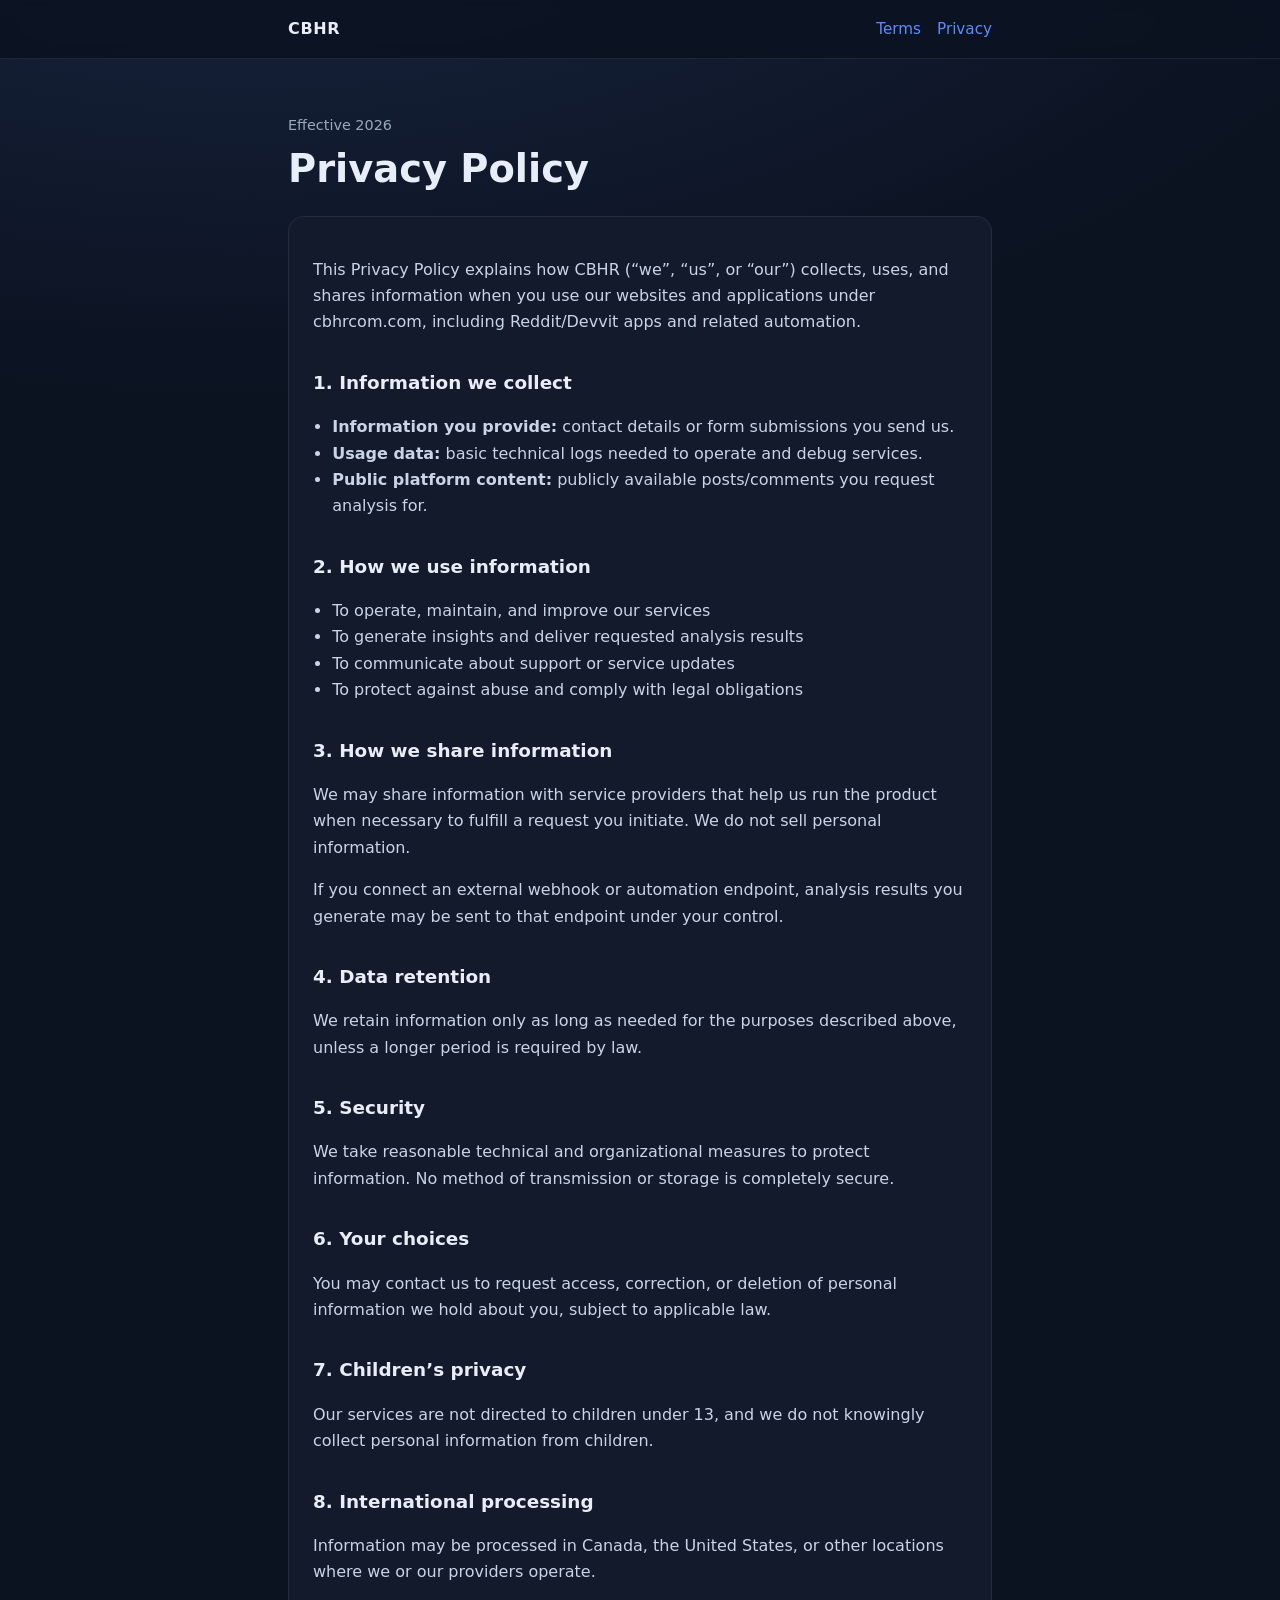
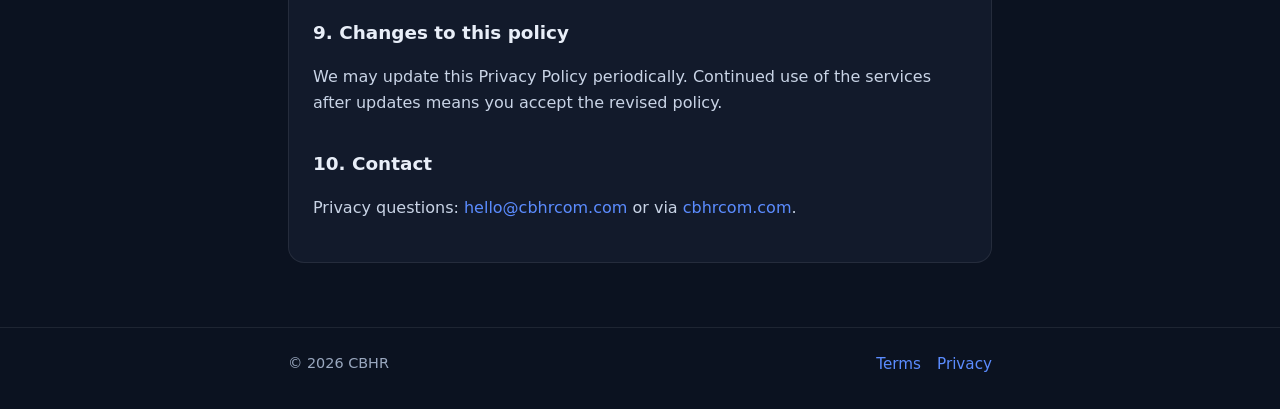
==== privacy/index.html @ 78c9fd30 "Add CBHR Terms and Privacy static site for cbhrcom.com. Co-authored-by: Cursor <cursoragent@cursor.c" ====
<!DOCTYPE html>
<html lang="en">
<head>
  <meta charset="UTF-8" />
  <meta name="viewport" content="width=device-width, initial-scale=1" />
  <title>Privacy Policy | CBHR</title>
  <meta name="description" content="Privacy Policy for CBHR services and applications." />
  <link rel="stylesheet" href="/styles.css" />
</head>
<body>
  <header>
    <div class="wrap nav">
      <a class="brand" href="/">CBHR</a>
      <nav class="links">
        <a href="/terms/">Terms</a>
        <a href="/privacy/">Privacy</a>
      </nav>
    </div>
  </header>

  <main class="wrap">
    <p class="eyebrow">Effective 2026</p>
    <h1>Privacy Policy</h1>
    <div class="card">
      <p>
        This Privacy Policy explains how CBHR (“we”, “us”, or “our”) collects,
        uses, and shares information when you use our websites and applications
        under cbhrcom.com, including Reddit/Devvit apps and related automation.
      </p>

      <h2>1. Information we collect</h2>
      <ul>
        <li><strong>Information you provide:</strong> contact details or form submissions you send us.</li>
        <li><strong>Usage data:</strong> basic technical logs needed to operate and debug services.</li>
        <li><strong>Public platform content:</strong> publicly available posts/comments you request analysis for.</li>
      </ul>

      <h2>2. How we use information</h2>
      <ul>
        <li>To operate, maintain, and improve our services</li>
        <li>To generate insights and deliver requested analysis results</li>
        <li>To communicate about support or service updates</li>
        <li>To protect against abuse and comply with legal obligations</li>
      </ul>

      <h2>3. How we share information</h2>
      <p>
        We may share information with service providers that help us run the
        product when necessary to fulfill a request you initiate. We do not sell
        personal information.
      </p>
      <p>
        If you connect an external webhook or automation endpoint, analysis
        results you generate may be sent to that endpoint under your control.
      </p>

      <h2>4. Data retention</h2>
      <p>
        We retain information only as long as needed for the purposes described
        above, unless a longer period is required by law.
      </p>

      <h2>5. Security</h2>
      <p>
        We take reasonable technical and organizational measures to protect
        information. No method of transmission or storage is completely secure.
      </p>

      <h2>6. Your choices</h2>
      <p>
        You may contact us to request access, correction, or deletion of
        personal information we hold about you, subject to applicable law.
      </p>

      <h2>7. Children’s privacy</h2>
      <p>
        Our services are not directed to children under 13, and we do not
        knowingly collect personal information from children.
      </p>

      <h2>8. International processing</h2>
      <p>
        Information may be processed in Canada, the United States, or other
        locations where we or our providers operate.
      </p>

      <h2>9. Changes to this policy</h2>
      <p>
        We may update this Privacy Policy periodically. Continued use of the
        services after updates means you accept the revised policy.
      </p>

      <h2>10. Contact</h2>
      <p>
        Privacy questions: <a href="mailto:hello@cbhrcom.com">hello@cbhrcom.com</a>
        or via <a href="https://cbhrcom.com">cbhrcom.com</a>.
      </p>
    </div>
  </main>

  <footer>
    <div class="wrap nav">
      <span>© <span id="y"></span> CBHR</span>
      <nav class="links">
        <a href="/terms/">Terms</a>
        <a href="/privacy/">Privacy</a>
      </nav>
    </div>
  </footer>
  <script>document.getElementById("y").textContent = new Date().getFullYear();</script>
</body>
</html>
---- styles.css ----
:root {
  --bg: #0b1220;
  --panel: #121a2b;
  --text: #e8eef8;
  --muted: #9aa8bf;
  --accent: #5b8cff;
  --border: rgba(255, 255, 255, 0.08);
  --max: 44rem;
}

* { box-sizing: border-box; }

body {
  margin: 0;
  font-family: "Segoe UI", system-ui, -apple-system, sans-serif;
  background: radial-gradient(1200px 600px at 20% -10%, #1a2744, var(--bg));
  color: var(--text);
  line-height: 1.65;
  min-height: 100vh;
}

a { color: var(--accent); text-decoration: none; }
a:hover { text-decoration: underline; }

.wrap {
  width: min(100% - 2rem, var(--max));
  margin: 0 auto;
}

header {
  border-bottom: 1px solid var(--border);
  backdrop-filter: blur(8px);
  position: sticky;
  top: 0;
  background: rgba(11, 18, 32, 0.85);
}

.nav {
  display: flex;
  justify-content: space-between;
  align-items: center;
  padding: 1rem 0;
  gap: 1rem;
}

.brand {
  font-weight: 700;
  letter-spacing: 0.04em;
  color: var(--text);
  text-decoration: none;
}

.links {
  display: flex;
  gap: 1rem;
  font-size: 0.95rem;
}

main { padding: 2.5rem 0 4rem; }

.eyebrow {
  color: var(--muted);
  font-size: 0.9rem;
  margin-bottom: 0.5rem;
}

h1 {
  font-size: clamp(1.8rem, 4vw, 2.4rem);
  margin: 0 0 1.5rem;
  line-height: 1.2;
}

h2 {
  font-size: 1.15rem;
  margin: 2rem 0 0.6rem;
}

p, li { color: #c9d4e6; }

ul { padding-left: 1.2rem; }

.card {
  background: var(--panel);
  border: 1px solid var(--border);
  border-radius: 16px;
  padding: 1.5rem;
}

.hero-actions {
  display: flex;
  flex-wrap: wrap;
  gap: 0.75rem;
  margin-top: 1.5rem;
}

.btn {
  display: inline-block;
  padding: 0.75rem 1.1rem;
  border-radius: 10px;
  border: 1px solid var(--border);
  background: #1a2740;
  color: var(--text);
  text-decoration: none;
}

.btn.primary {
  background: var(--accent);
  color: #071018;
  border-color: transparent;
  font-weight: 600;
}

.btn:hover { text-decoration: none; filter: brightness(1.08); }

footer {
  border-top: 1px solid var(--border);
  padding: 1.5rem 0 2rem;
  color: var(--muted);
  font-size: 0.9rem;
}

footer .nav { padding: 0; }
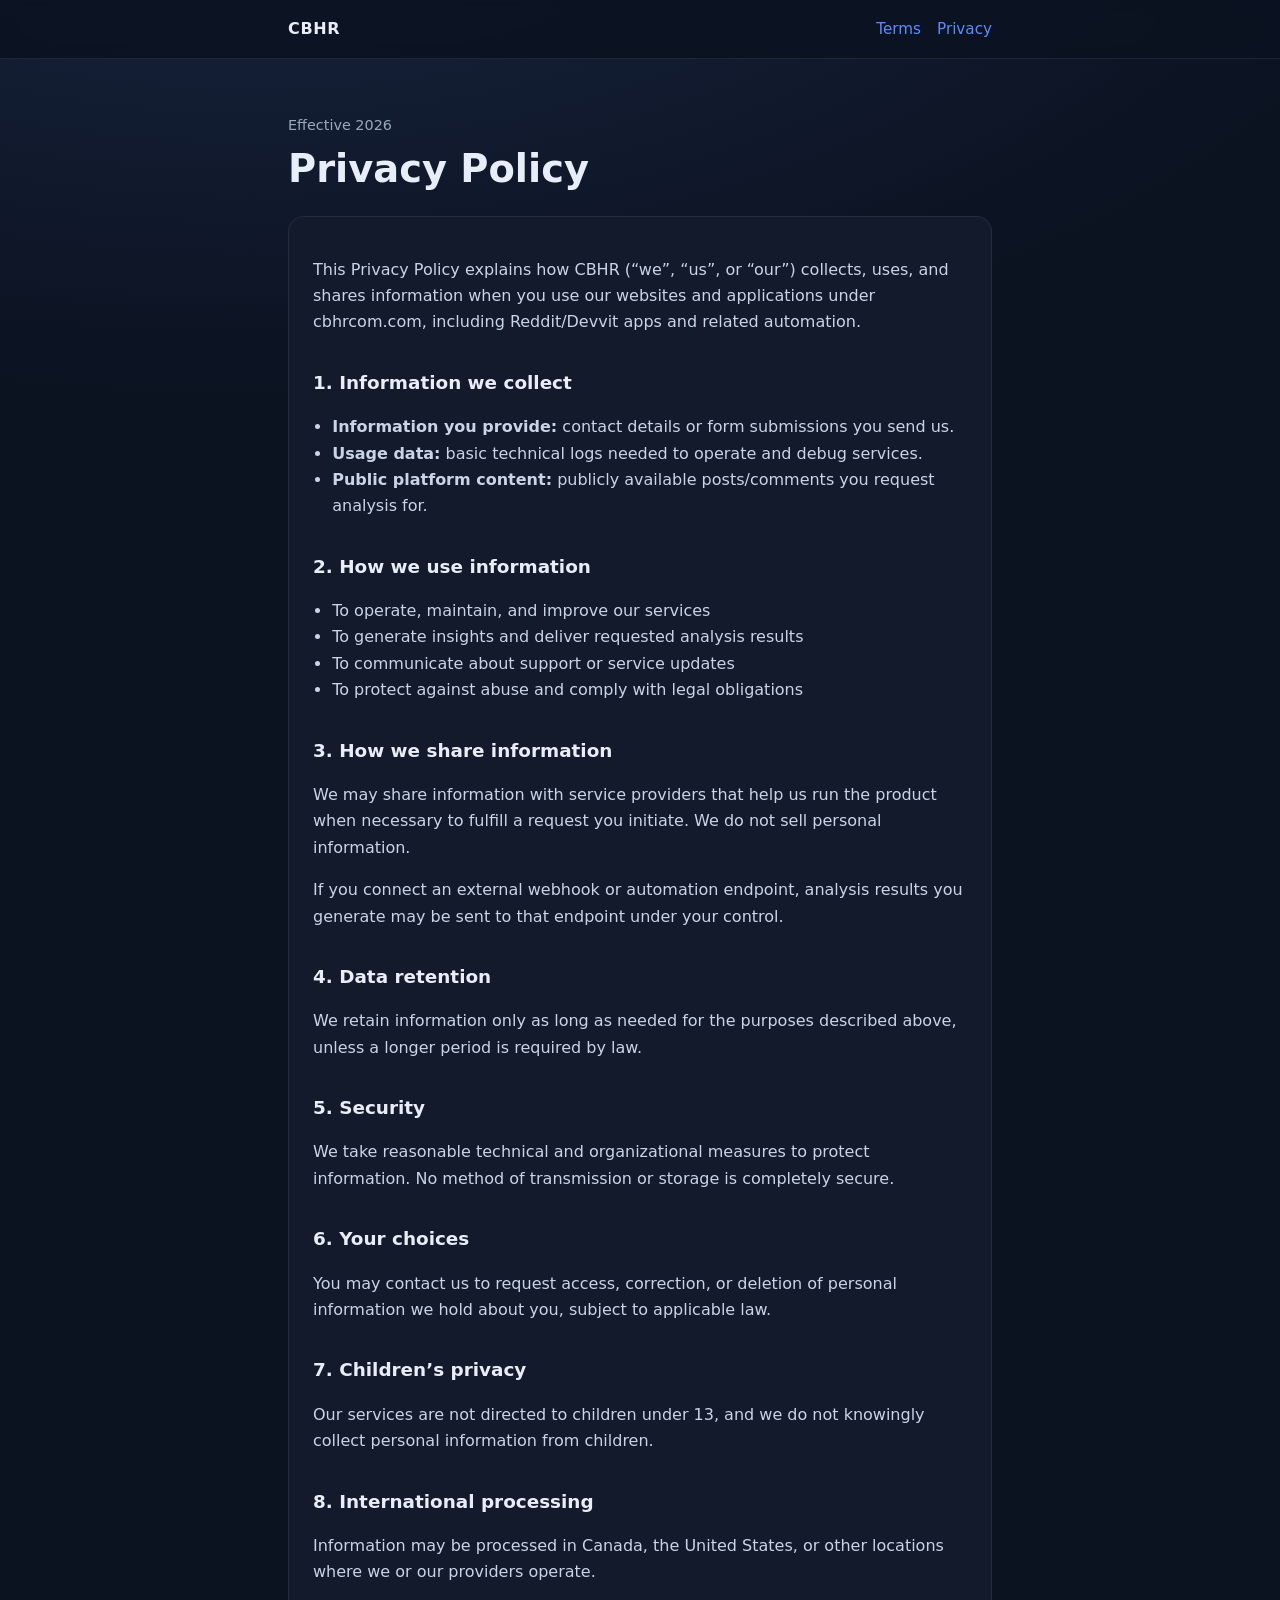
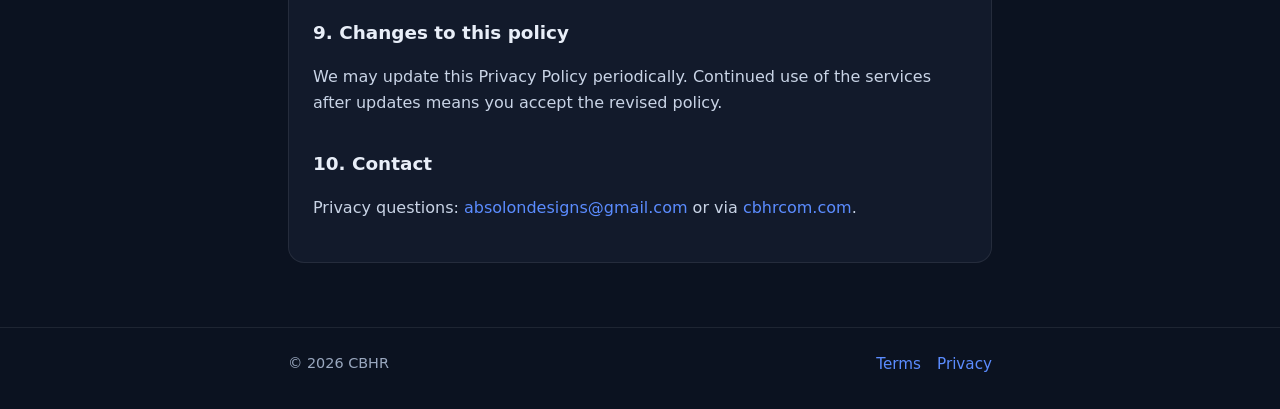
==== commit c105fc58: "Update privacy contact email to absolondesigns@gmail.com Co-authored-by: Cursor <cursoragent@cursor." ====
--- a/privacy/index.html
+++ b/privacy/index.html
@@ -92,7 +92,7 @@
 
       <h2>10. Contact</h2>
       <p>
-        Privacy questions: <a href="mailto:hello@cbhrcom.com">hello@cbhrcom.com</a>
+        Privacy questions: <a href="mailto:absolondesigns@gmail.com">absolondesigns@gmail.com</a>
         or via <a href="https://cbhrcom.com">cbhrcom.com</a>.
       </p>
     </div>
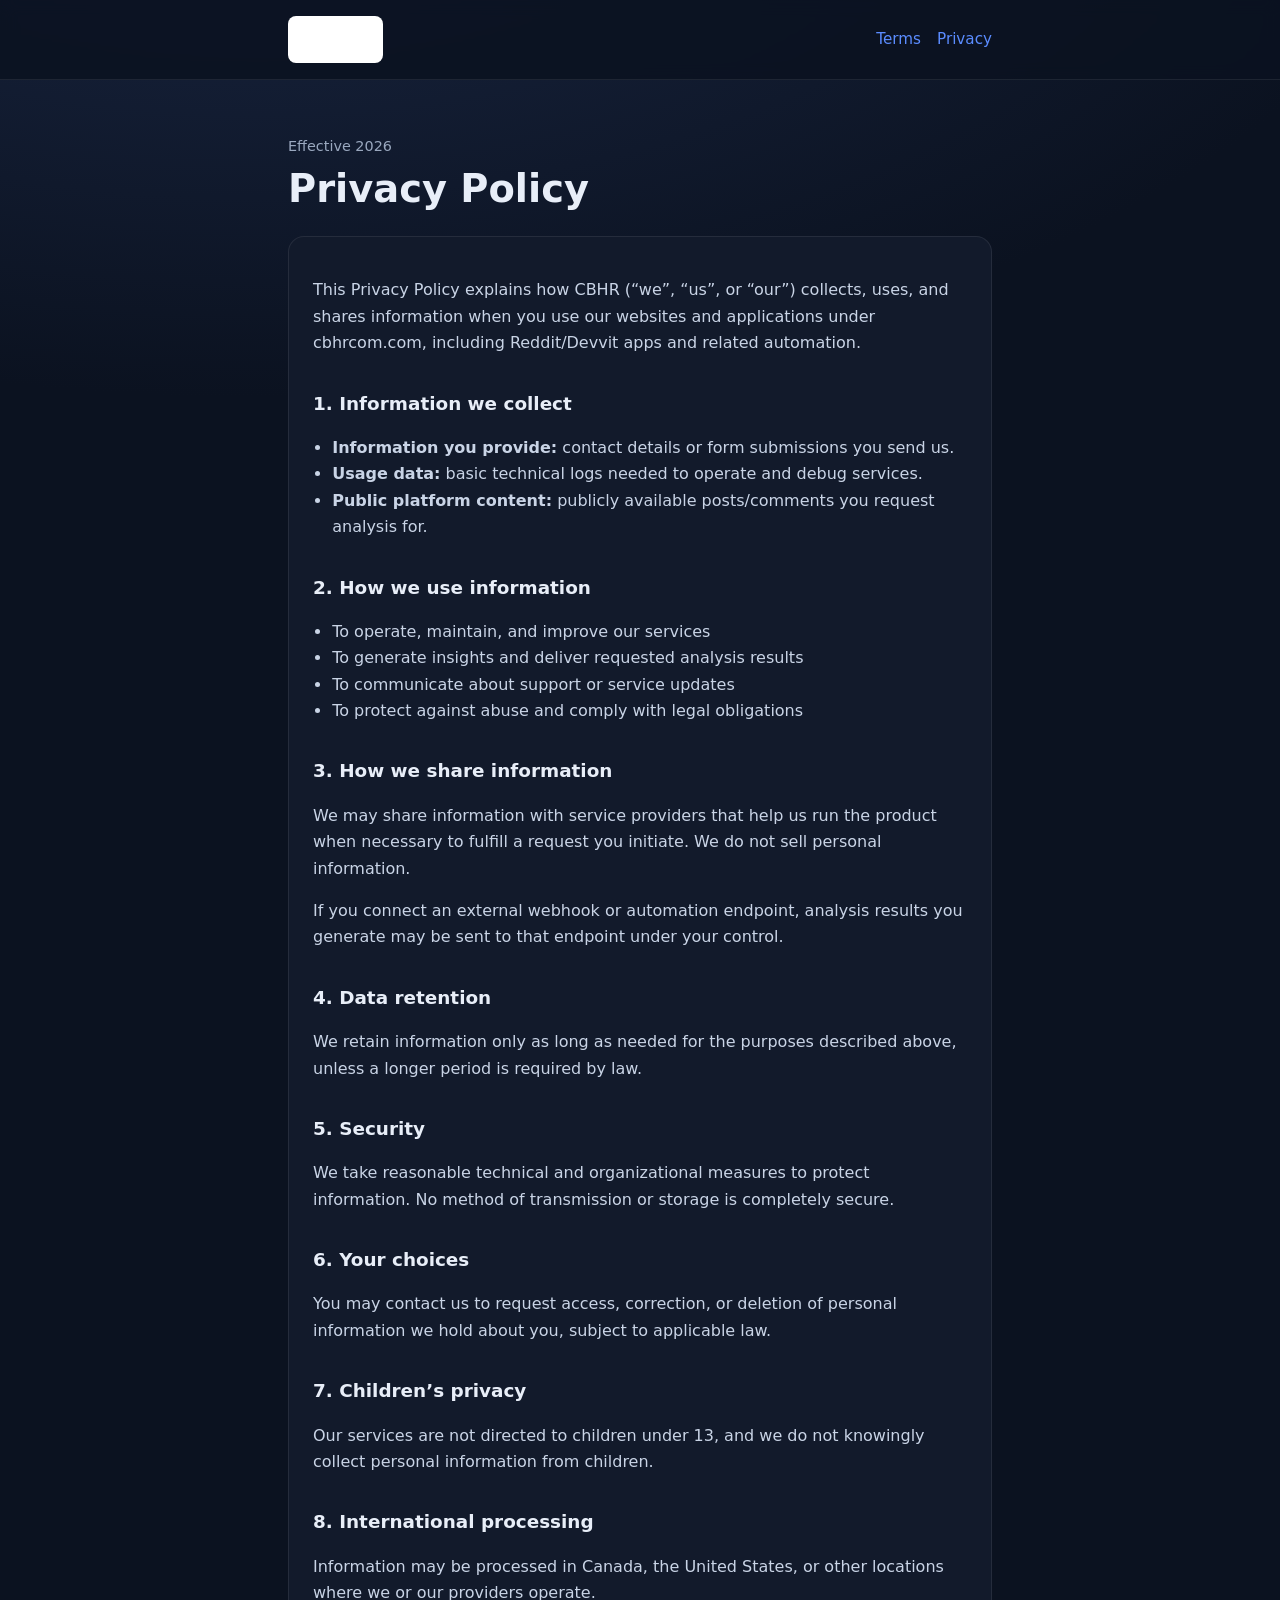
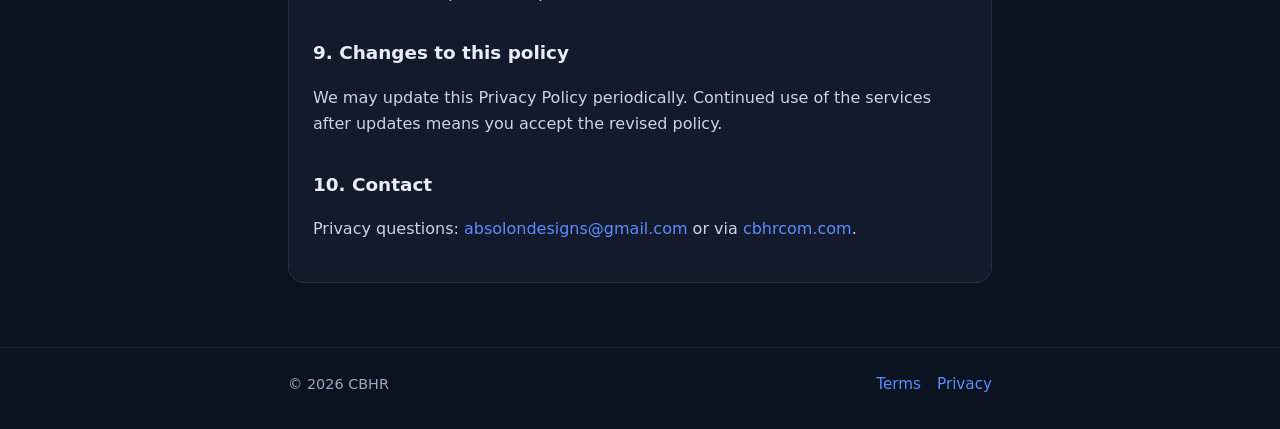
==== commit 81e9b3b9: "Add CBHR Communications logo to site headers. Co-authored-by: Cursor <cursoragent@cursor.com>" ====
--- a/privacy/index.html
+++ b/privacy/index.html
@@ -10,7 +10,11 @@
 <body>
   <header>
     <div class="wrap nav">
-      <a class="brand" href="/">CBHR</a>
+      <a class="brand" href="/">
+        <span class="brand-logo-wrap">
+          <img class="brand-logo" src="/public/cbhrcom-logo.png" alt="CBHR Communications" />
+        </span>
+      </a>
       <nav class="links">
         <a href="/terms/">Terms</a>
         <a href="/privacy/">Privacy</a>
--- a/styles.css
+++ b/styles.css
@@ -44,10 +44,29 @@
 }
 
 .brand {
+  display: inline-flex;
+  align-items: center;
+  gap: 0.65rem;
   font-weight: 700;
   letter-spacing: 0.04em;
   color: var(--text);
   text-decoration: none;
+}
+
+.brand-logo-wrap {
+  display: inline-flex;
+  align-items: center;
+  justify-content: center;
+  background: #ffffff;
+  border-radius: 8px;
+  padding: 0.35rem 0.5rem;
+  line-height: 0;
+}
+
+.brand-logo {
+  height: 36px;
+  width: auto;
+  display: block;
 }
 
 .links {
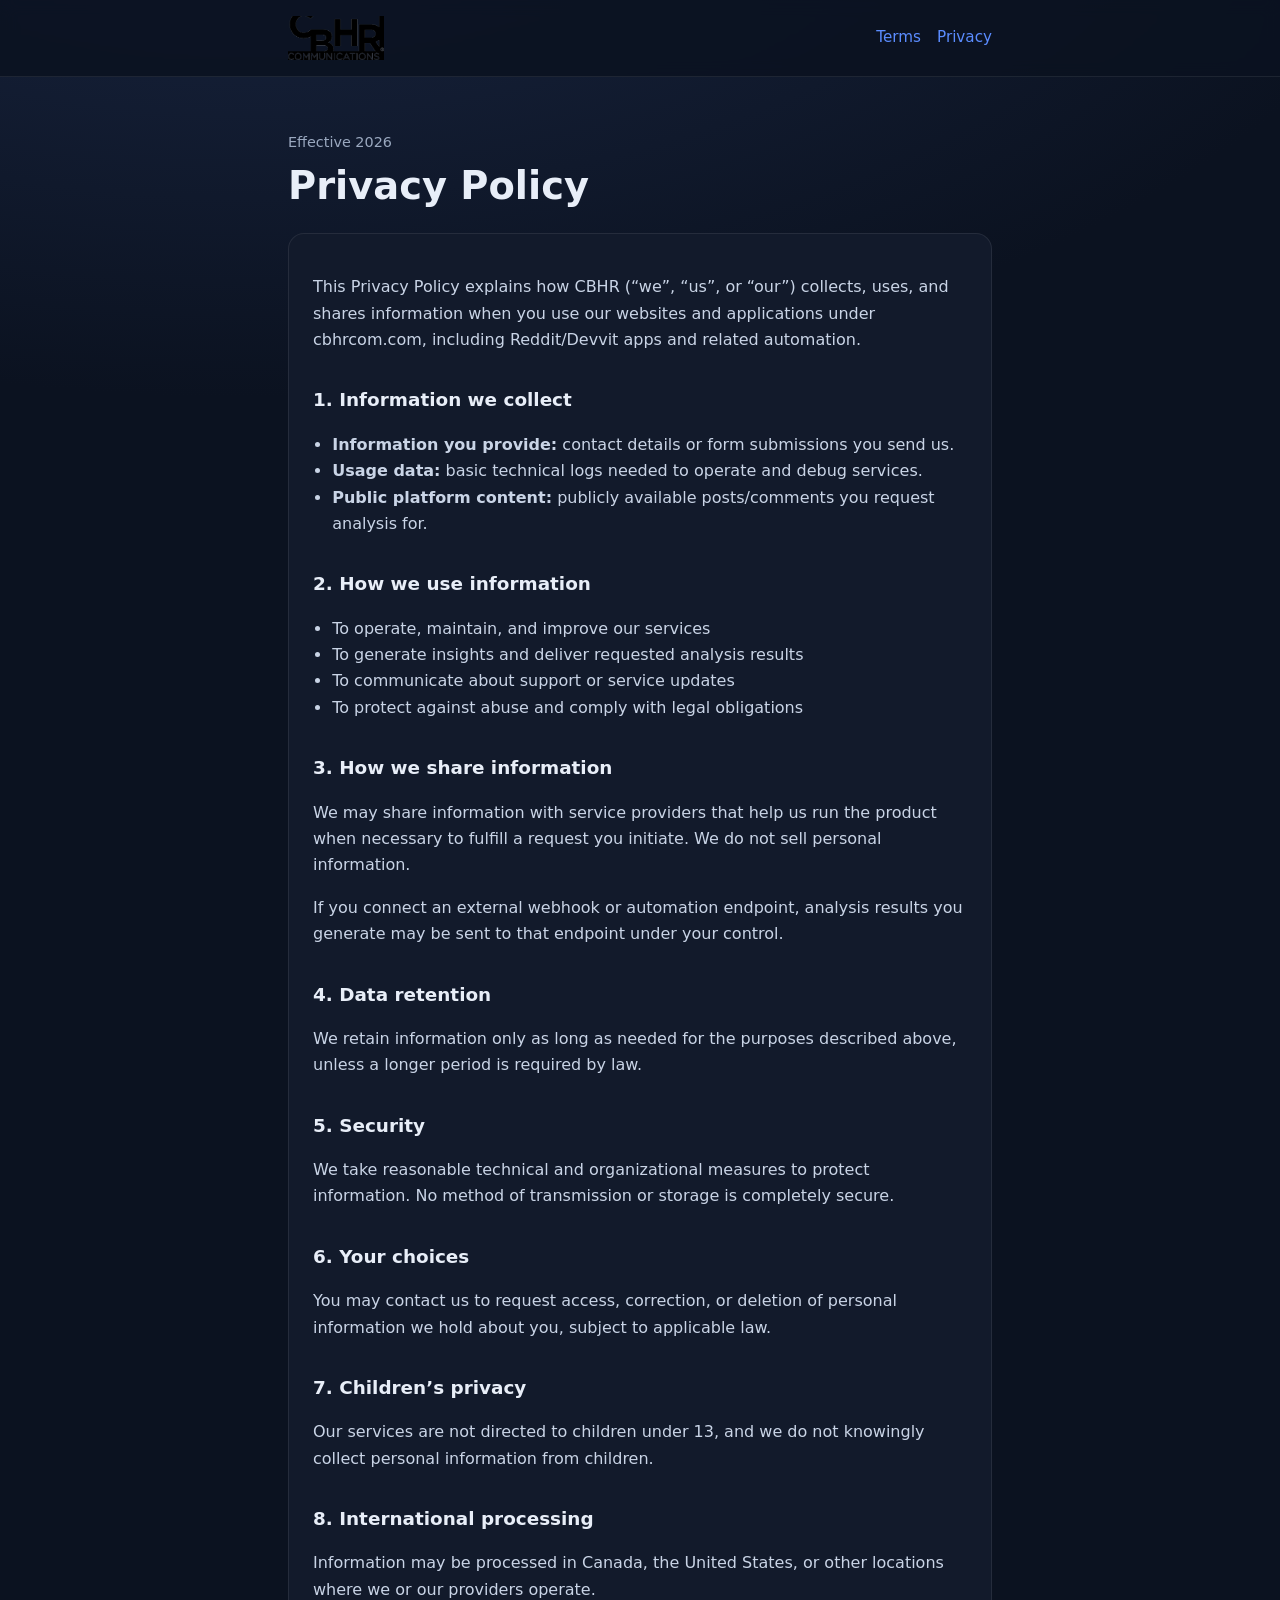
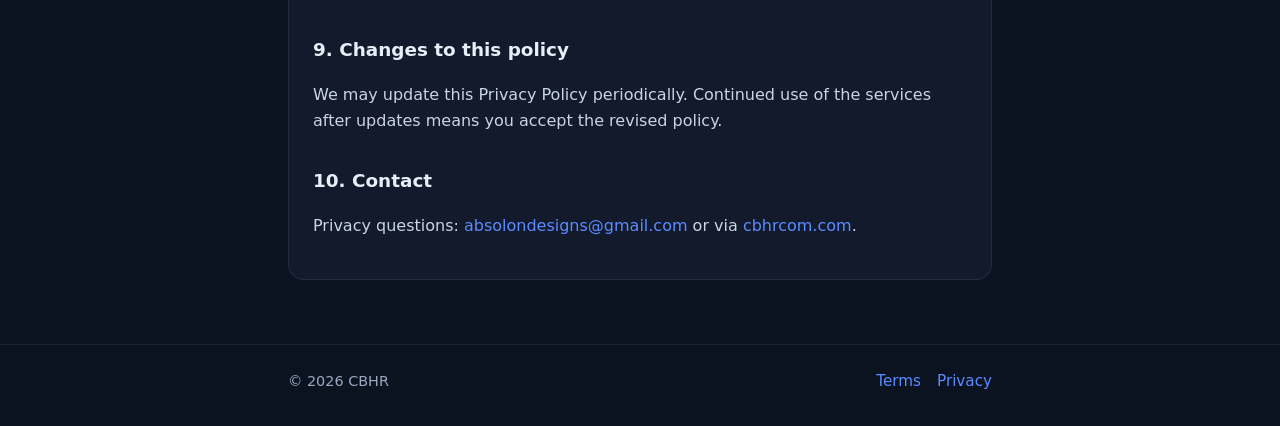
==== commit 6d1548ab: "Remove white background behind CBHR logo. Co-authored-by: Cursor <cursoragent@cursor.com>" ====
--- a/privacy/index.html
+++ b/privacy/index.html
@@ -11,9 +11,7 @@
   <header>
     <div class="wrap nav">
       <a class="brand" href="/">
-        <span class="brand-logo-wrap">
-          <img class="brand-logo" src="/public/cbhrcom-logo.png" alt="CBHR Communications" />
-        </span>
+        <img class="brand-logo" src="/public/cbhrcom-logo.png" alt="CBHR Communications" />
       </a>
       <nav class="links">
         <a href="/terms/">Terms</a>
--- a/styles.css
+++ b/styles.css
@@ -53,18 +53,8 @@
   text-decoration: none;
 }
 
-.brand-logo-wrap {
-  display: inline-flex;
-  align-items: center;
-  justify-content: center;
-  background: #ffffff;
-  border-radius: 8px;
-  padding: 0.35rem 0.5rem;
-  line-height: 0;
-}
-
 .brand-logo {
-  height: 36px;
+  height: 44px;
   width: auto;
   display: block;
 }
